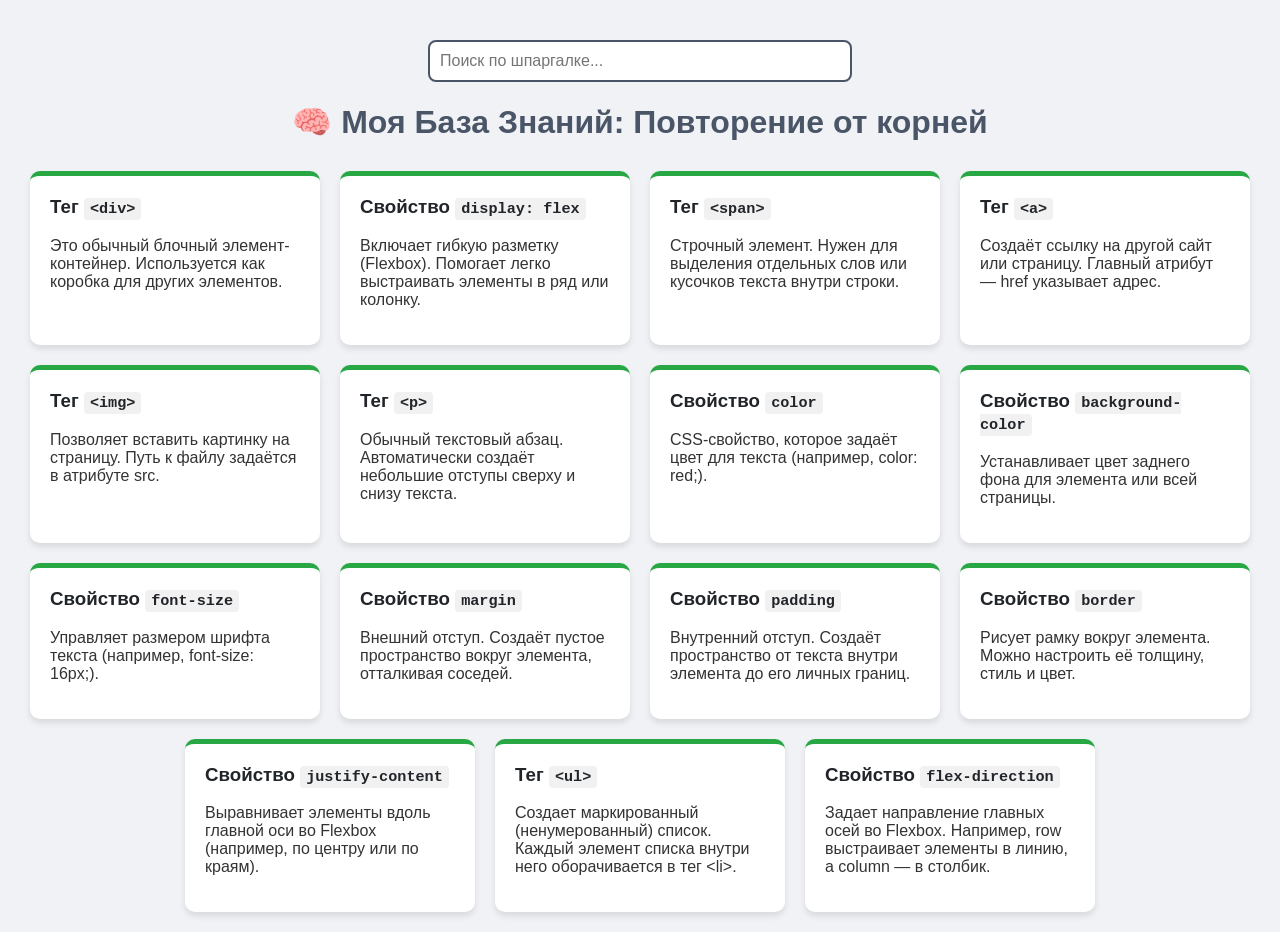
==== index.html @ 40291dcf "Update index.html" ====
<!DOCTYPE html>
<html lang="ru">
<head>
    <meta charset="UTF-8">
    <meta name="viewport" content="width=device-width, initial-scale=1.0">
    <title>Моя Шпаргалка по HTML и CSS</title>
    <style>
        body {
            font-family: 'Arial', sans-serif;
            background-color: #f0f2f5;
            color: #333;
            padding: 20px;
            margin: 0;
        }
        h1 {
            text-align: center;
            color: #4a5568;
        }
        .container {
            display: flex;
            flex-wrap: wrap;
            gap: 20px;
            justify-content: center;
            margin-top: 30px;
        }
        .card {
            background: white;
            border-radius: 10px;
            padding: 20px;
            width: 250px;
            box-shadow: 0 4px 6px rgba(0,0,0,0.1);
            border-top: 5px solid #28a745;
        }
        .card h3 {
            margin-top: 0;
            color: #212529;
        }
        .card code {
            background-color: #f1f1f1;
            padding: 2px 6px;
            border-radius: 4px;
            font-family: monospace;
        }
    </style>
</head>
<body>
    <input type="text" id="search-input" placeholder="Поиск по шпаргалке..." style="display: block; width: 80%; max-width: 400px; margin: 20px auto; padding: 10px; font-size: 16px; border: 2px solid #4a5568; border-radius: 8px;">


    <h1>🧠 Моя База Знаний: Повторение от корней</h1>

    <div class="container">

        <!-- Карточка 1 -->
        <div class="card">
            <h3>Тег <code>&lt;div&gt;</code></h3>
            <p>Это обычный блочный элемент-контейнер. Используется как коробка для других элементов.</p>
        </div>

        <!-- Карточка 2 -->
        <div class="card">
            <h3>Свойство <code>display: flex</code></h3>
            <p>Включает гибкую разметку (Flexbox). Помогает легко выстраивать элементы в ряд или колонку.</p>
        </div>

        <!-- Карточка 3 -->
        <div class="card">
            <h3>Тег <code>&lt;span&gt;</code></h3>
            <p>Строчный элемент. Нужен для выделения отдельных слов или кусочков текста внутри строки.</p>
        </div>

        <!-- Карточка 4 -->
        <div class="card">
            <h3>Тег <code>&lt;a&gt;</code></h3>
            <p>Создаёт ссылку на другой сайт или страницу. Главный атрибут — href указывает адрес.</p>
        </div>

        <!-- Карточка 5 -->
        <div class="card">
            <h3>Тег <code>&lt;img&gt;</code></h3>
            <p>Позволяет вставить картинку на страницу. Путь к файлу задаётся в атрибуте src.</p>
        </div>

        <!-- Карточка 6 -->
        <div class="card">
            <h3>Тег <code>&lt;p&gt;</code></h3>
            <p>Обычный текстовый абзац. Автоматически создаёт небольшие отступы сверху и снизу текста.</p>
        </div>

        <!-- Карточка 7 -->
        <div class="card">
            <h3>Свойство <code>color</code></h3>
            <p>CSS-свойство, которое задаёт цвет для текста (например, color: red;).</p>
        </div>

        <!-- Карточка 8 -->
        <div class="card">
            <h3>Свойство <code>background-color</code></h3>
            <p>Устанавливает цвет заднего фона для элемента или всей страницы.</p>
        </div>

        <!-- Карточка 9 -->
        <div class="card">
            <h3>Свойство <code>font-size</code></h3>
            <p>Управляет размером шрифта текста (например, font-size: 16px;).</p>
        </div>

        <!-- Карточка 10 -->
        <div class="card">
            <h3>Свойство <code>margin</code></h3>
            <p>Внешний отступ. Создаёт пустое пространство вокруг элемента, отталкивая соседей.</p>
        </div>

        <!-- Карточка 11 -->
        <div class="card">
            <h3>Свойство <code>padding</code></h3>
            <p>Внутренний отступ. Создаёт пространство от текста внутри элемента до его личных границ.</p>
        </div>

        <!-- Карточка 12 -->
        <div class="card">
            <h3>Свойство <code>border</code></h3>
            <p>Рисует рамку вокруг элемента. Можно настроить её толщину, стиль и цвет.</p>
        </div>

        <!-- Карточка 13 -->
        <div class="card">
            <h3>Свойство <code>justify-content</code></h3>
            <p>Выравнивает элементы вдоль главной оси во Flexbox (например, по центру или по краям).</p>
        </div>
    <!-- Карточка для тега ul -->
<div class="card">
  <h3>Тег <code>&lt;ul&gt;</code></h3>
  <p>Создает маркированный (ненумерованный) список. Каждый элемент списка внутри него оборачивается в тег &lt;li&gt;.</p>
</div>

<!-- Карточка для свойства flex-direction -->
<div class="card">
  <h3>Свойство <code>flex-direction</code></h3>
  <p>Задает направление главных осей во Flexbox. Например, row выстраивает элементы в линию, а column — в столбик.</p>
</div>
    

    </div>
    
<script>
// 1. Находим наше поле ввода и все карточки на странице
const searchInput = document.getElementById('search-input');
const cards = document.querySelectorAll('.card');

// 2. Слушаем каждый клик по клавиатуре в поле ввода
searchInput.addEventListener('input', function() {
  // Переводим введенный текст в нижний регистр, чтобы поиск работал без учета больших букв
  const filter = searchInput.value.toLowerCase();

  // 3. Перебираем каждую карточку на странице по очереди
  cards.forEach(function(card) {
    // Берем весь текст, который написан внутри карточки, и тоже делаем его маленькими буквами
    const cardText = card.textContent.toLowerCase();

    // 4. Если текст из поиска есть в карточке — показываем её, если нет — прячем
    if (cardText.includes(filter)) {
      card.style.style.display = ''; // Показываем карточку
    } else {
      card.style.display = 'none'; // Прячем карточку
    }
  });
});
</script>

</body>
</html>
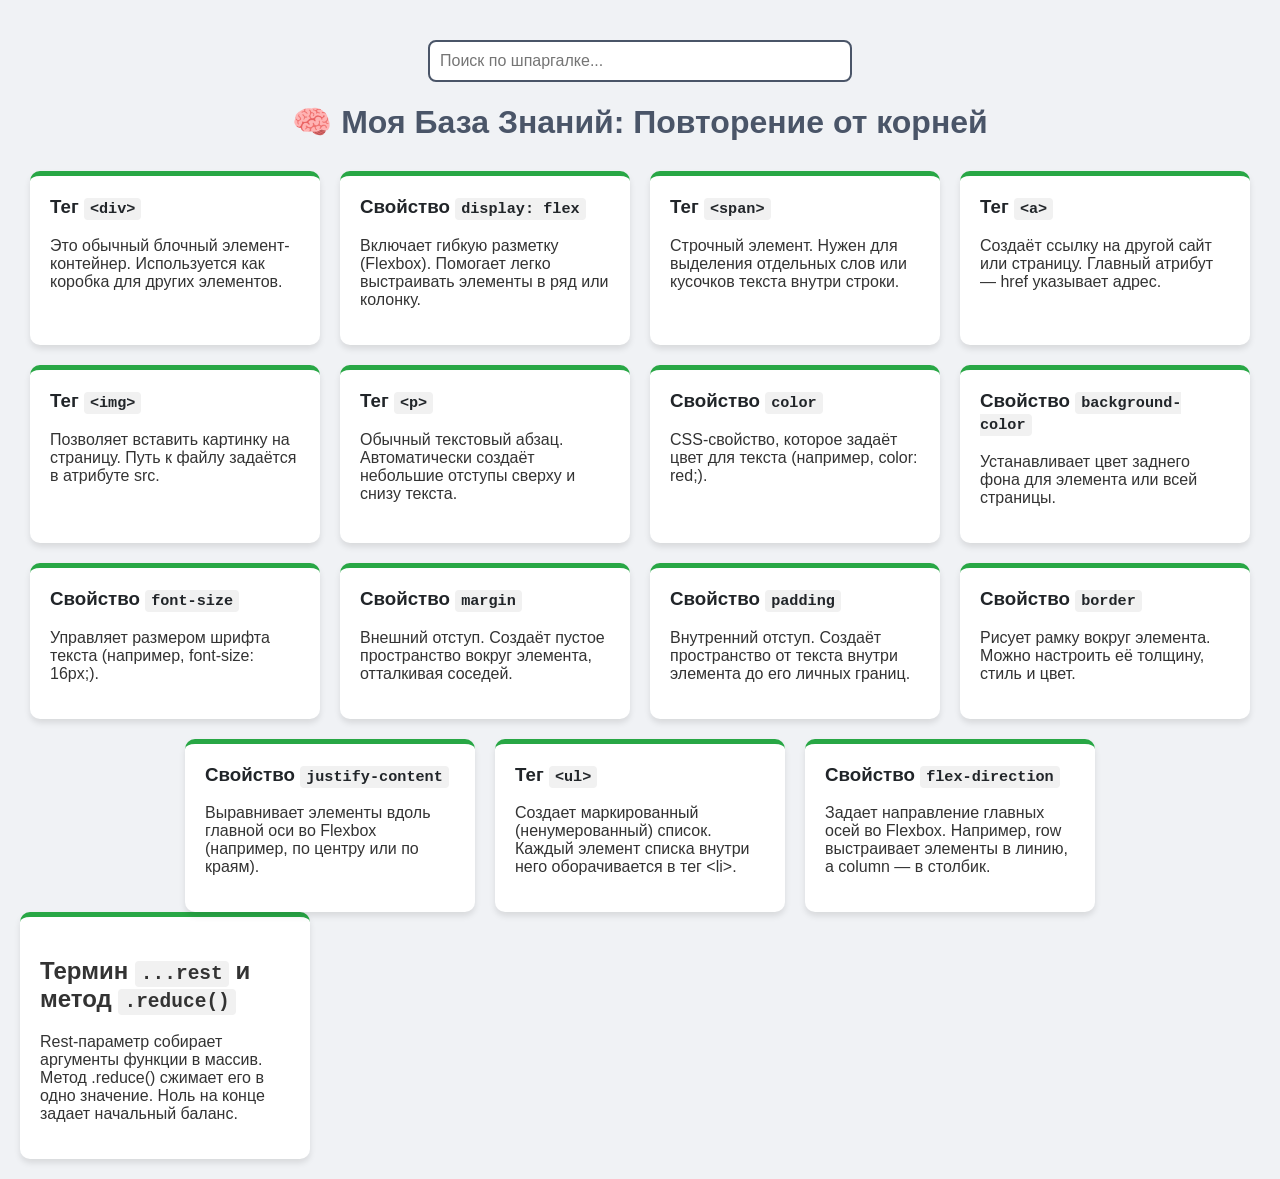
==== commit ab130420: "Update index.html" ====
--- a/index.html
+++ b/index.html
@@ -171,3 +171,9 @@
 
 </body>
 </html>
+        <!-- Карточка TypeScript -->
+        <div class="card">
+          <h2>Термин <code>...rest</code> и метод <code>.reduce()</code></h2>
+          <p>Rest-параметр собирает аргументы функции в массив. Метод .reduce() сжимает его в одно значение. Ноль на конце задает начальный баланс.</p>
+        </div>
+
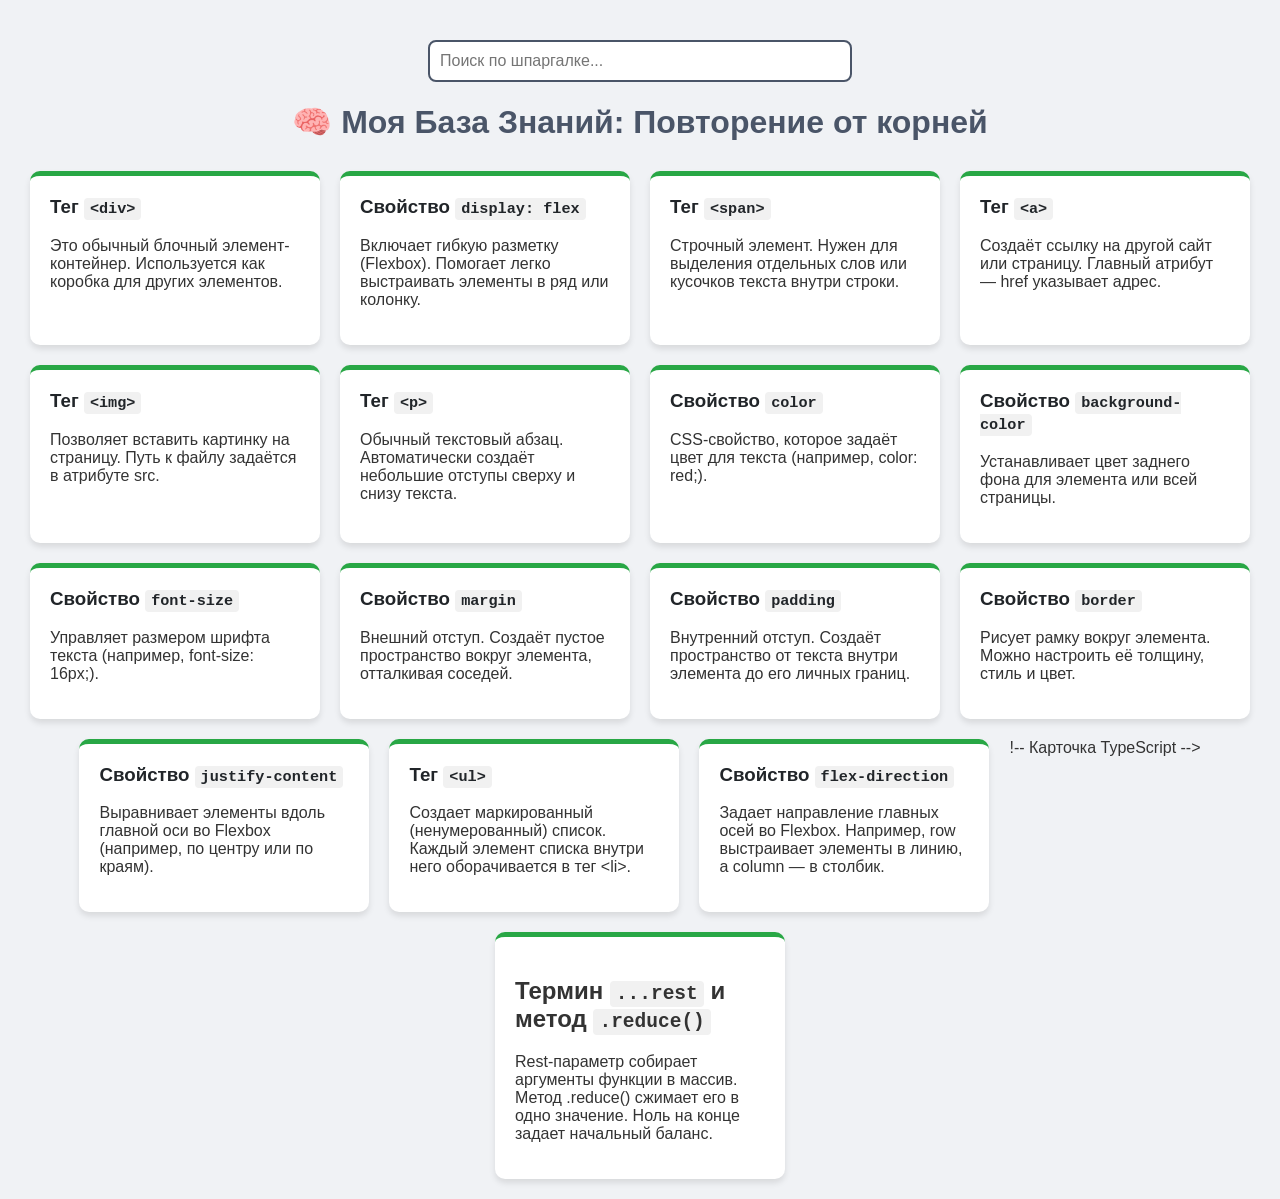
==== commit 9608ce2e: "fix: add rest brackets typography card" ====
--- a/index.html
+++ b/index.html
@@ -140,9 +140,14 @@
   <h3>Свойство <code>flex-direction</code></h3>
   <p>Задает направление главных осей во Flexbox. Например, row выстраивает элементы в линию, а column — в столбик.</p>
 </div>
-    
-
-    </div>
+!-- Карточка TypeScript -->
+        <div class="card">
+          <h2>Термин <code>...rest</code> и метод <code>.reduce()</code></h2>
+          <p>Rest-параметр собирает аргументы функции в массив. Метод .reduce() сжимает его в одно значение. Ноль на конце задает начальный баланс.</p>
+        </div>
+        
+            
+  </div>
     
 <script>
 // 1. Находим наше поле ввода и все карточки на странице
@@ -171,9 +176,5 @@
 
 </body>
 </html>
-        <!-- Карточка TypeScript -->
-        <div class="card">
-          <h2>Термин <code>...rest</code> и метод <code>.reduce()</code></h2>
-          <p>Rest-параметр собирает аргументы функции в массив. Метод .reduce() сжимает его в одно значение. Ноль на конце задает начальный баланс.</p>
-        </div>
+    
 
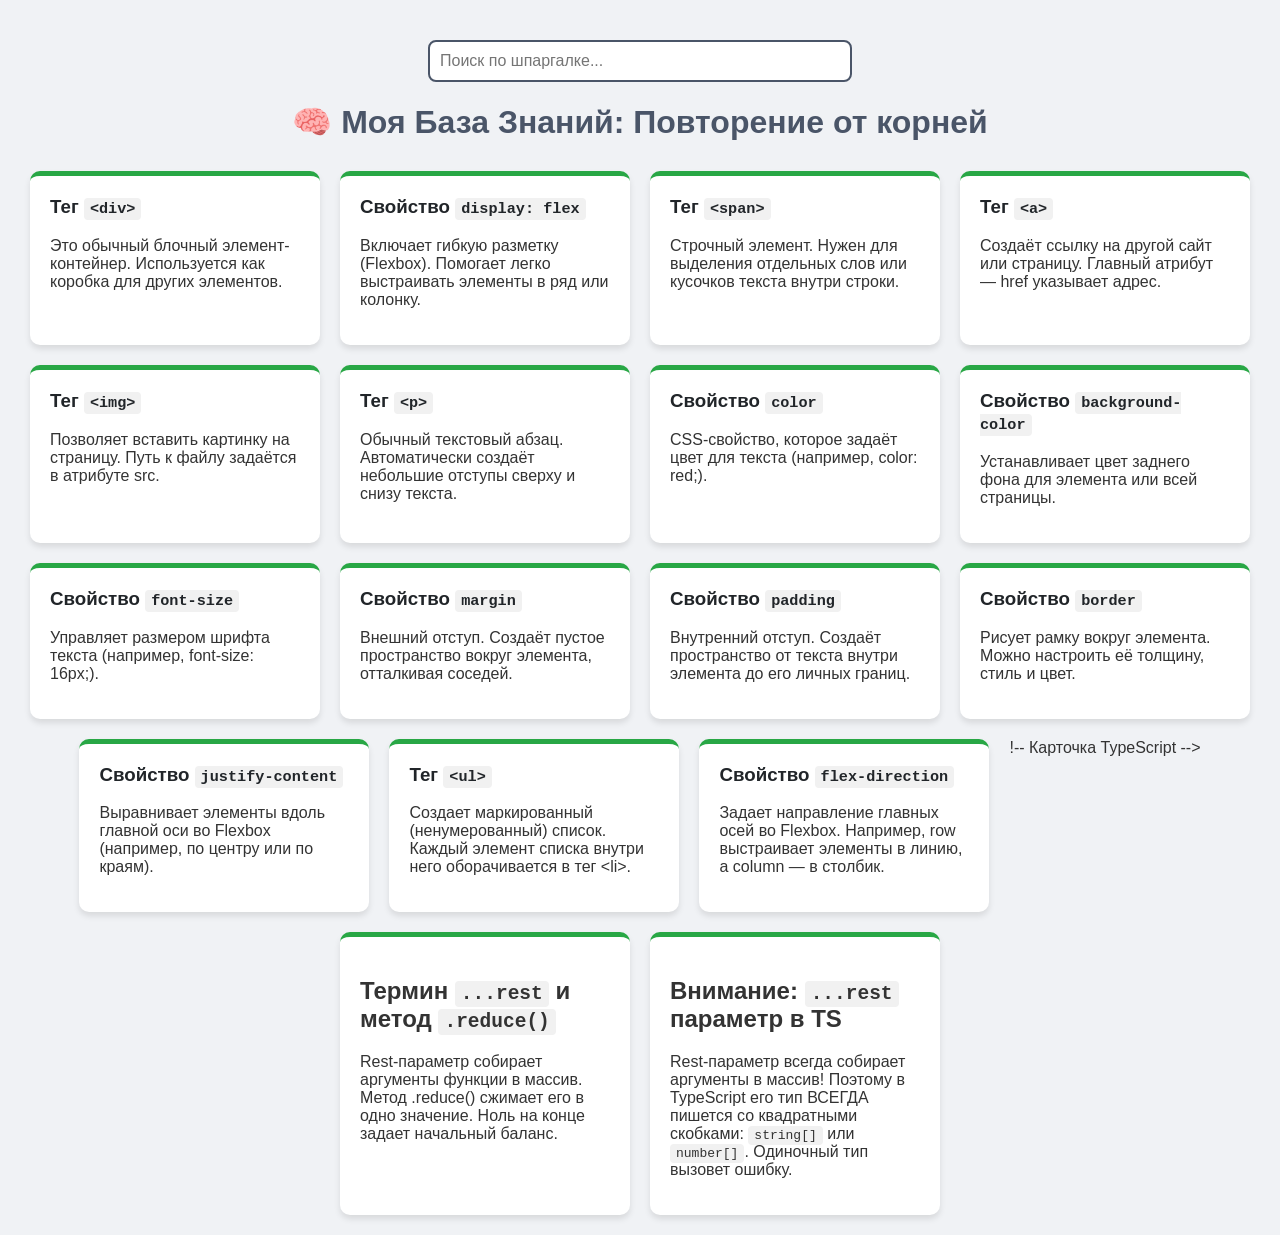
==== commit ac9e3880: "fix: add rest brackets" ====
--- a/index.html
+++ b/index.html
@@ -146,7 +146,12 @@
           <p>Rest-параметр собирает аргументы функции в массив. Метод .reduce() сжимает его в одно значение. Ноль на конце задает начальный баланс.</p>
         </div>
         
-            
+                <!-- Карточка про ошибку со скобками -->
+        <div class="card">
+          <h2>Внимание: <code>...rest</code> параметр в TS</h2>
+          <p>Rest-параметр всегда собирает аргументы в массив! Поэтому в TypeScript его тип ВСЕГДА пишется со квадратными скобками: <code>string[]</code> или <code>number[]</code>. Одиночный тип вызовет ошибку.</p>
+        </div>
+    
   </div>
     
 <script>
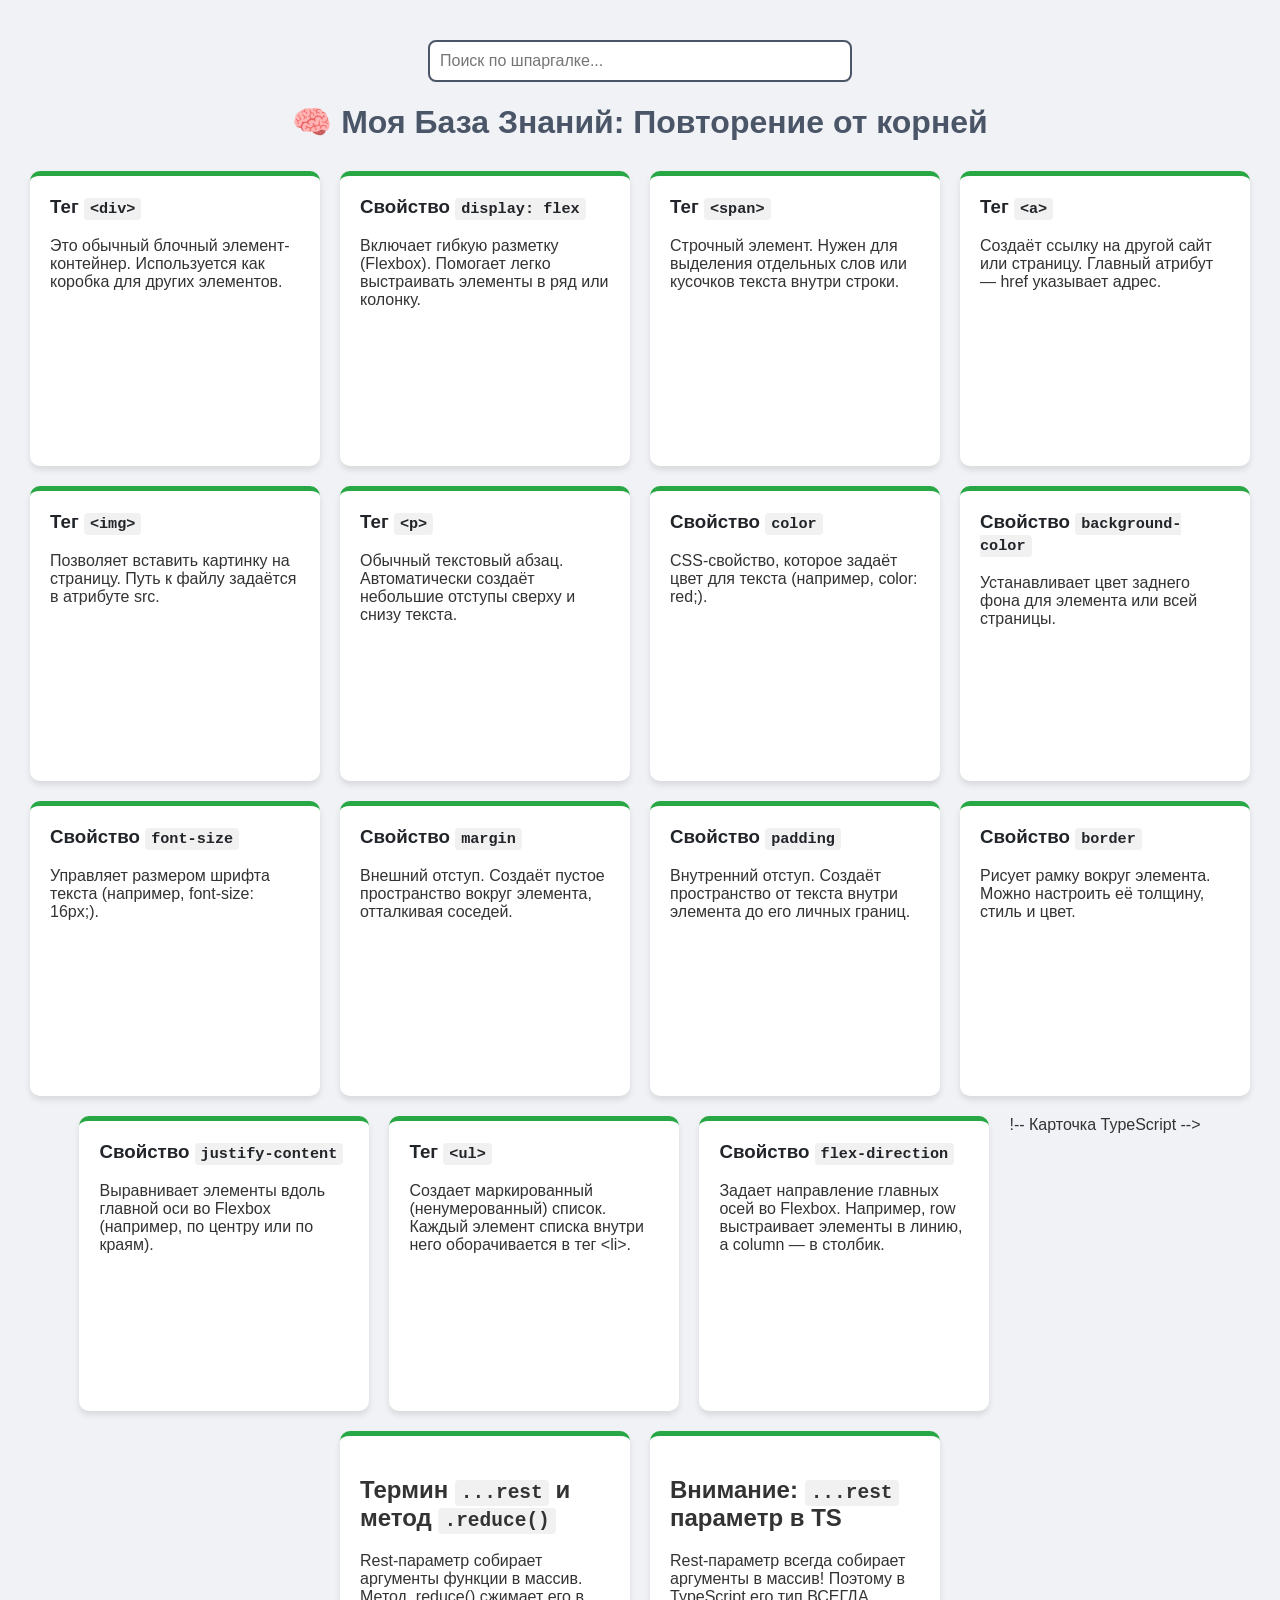
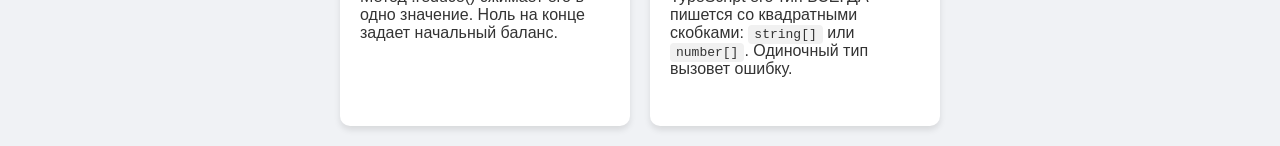
==== commit 3d78e996: "fix: resize cards" ====
--- a/index.html
+++ b/index.html
@@ -31,6 +31,8 @@
             width: 250px;
             box-shadow: 0 4px 6px rgba(0,0,0,0.1);
             border-top: 5px solid #28a745;
+            height: 250px;
+            overflow-y: auto;
         }
         .card h3 {
             margin-top: 0;
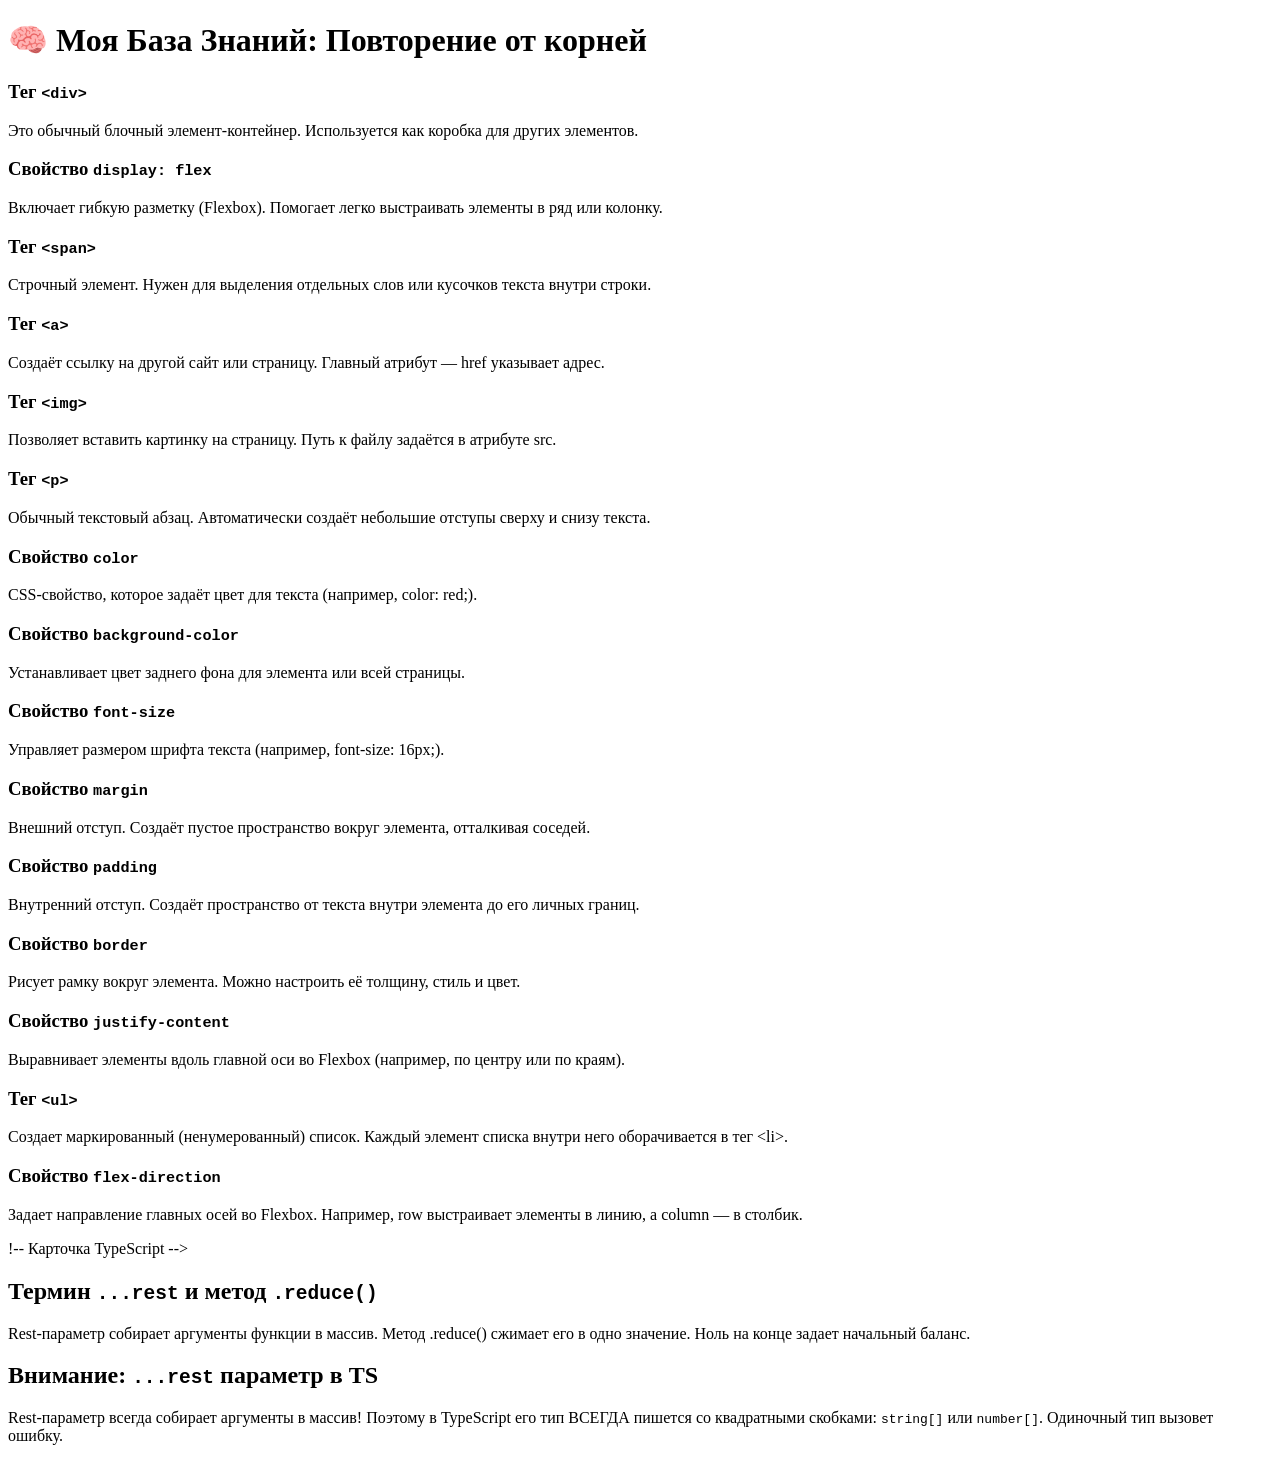
==== commit 9fb4bb36: "Update index.html" ====
--- a/index.html
+++ b/index.html
@@ -5,46 +5,7 @@
     <meta charset="UTF-8">
     <meta name="viewport" content="width=device-width, initial-scale=1.0">
     <title>Моя Шпаргалка по HTML и CSS</title>
-    <style>
-        body {
-            font-family: 'Arial', sans-serif;
-            background-color: #f0f2f5;
-            color: #333;
-            padding: 20px;
-            margin: 0;
-        }
-        h1 {
-            text-align: center;
-            color: #4a5568;
-        }
-        .container {
-            display: flex;
-            flex-wrap: wrap;
-            gap: 20px;
-            justify-content: center;
-            margin-top: 30px;
-        }
-        .card {
-            background: white;
-            border-radius: 10px;
-            padding: 20px;
-            width: 250px;
-            box-shadow: 0 4px 6px rgba(0,0,0,0.1);
-            border-top: 5px solid #28a745;
-            height: 250px;
-            overflow-y: auto;
-        }
-        .card h3 {
-            margin-top: 0;
-            color: #212529;
-        }
-        .card code {
-            background-color: #f1f1f1;
-            padding: 2px 6px;
-            border-radius: 4px;
-            font-family: monospace;
-        }
-    </style>
+    <link rel ="stylesheet" href="style.css>
 </head>
 <body>
     <input type="text" id="search-input" placeholder="Поиск по шпаргалке..." style="display: block; width: 80%; max-width: 400px; margin: 20px auto; padding: 10px; font-size: 16px; border: 2px solid #4a5568; border-radius: 8px;">
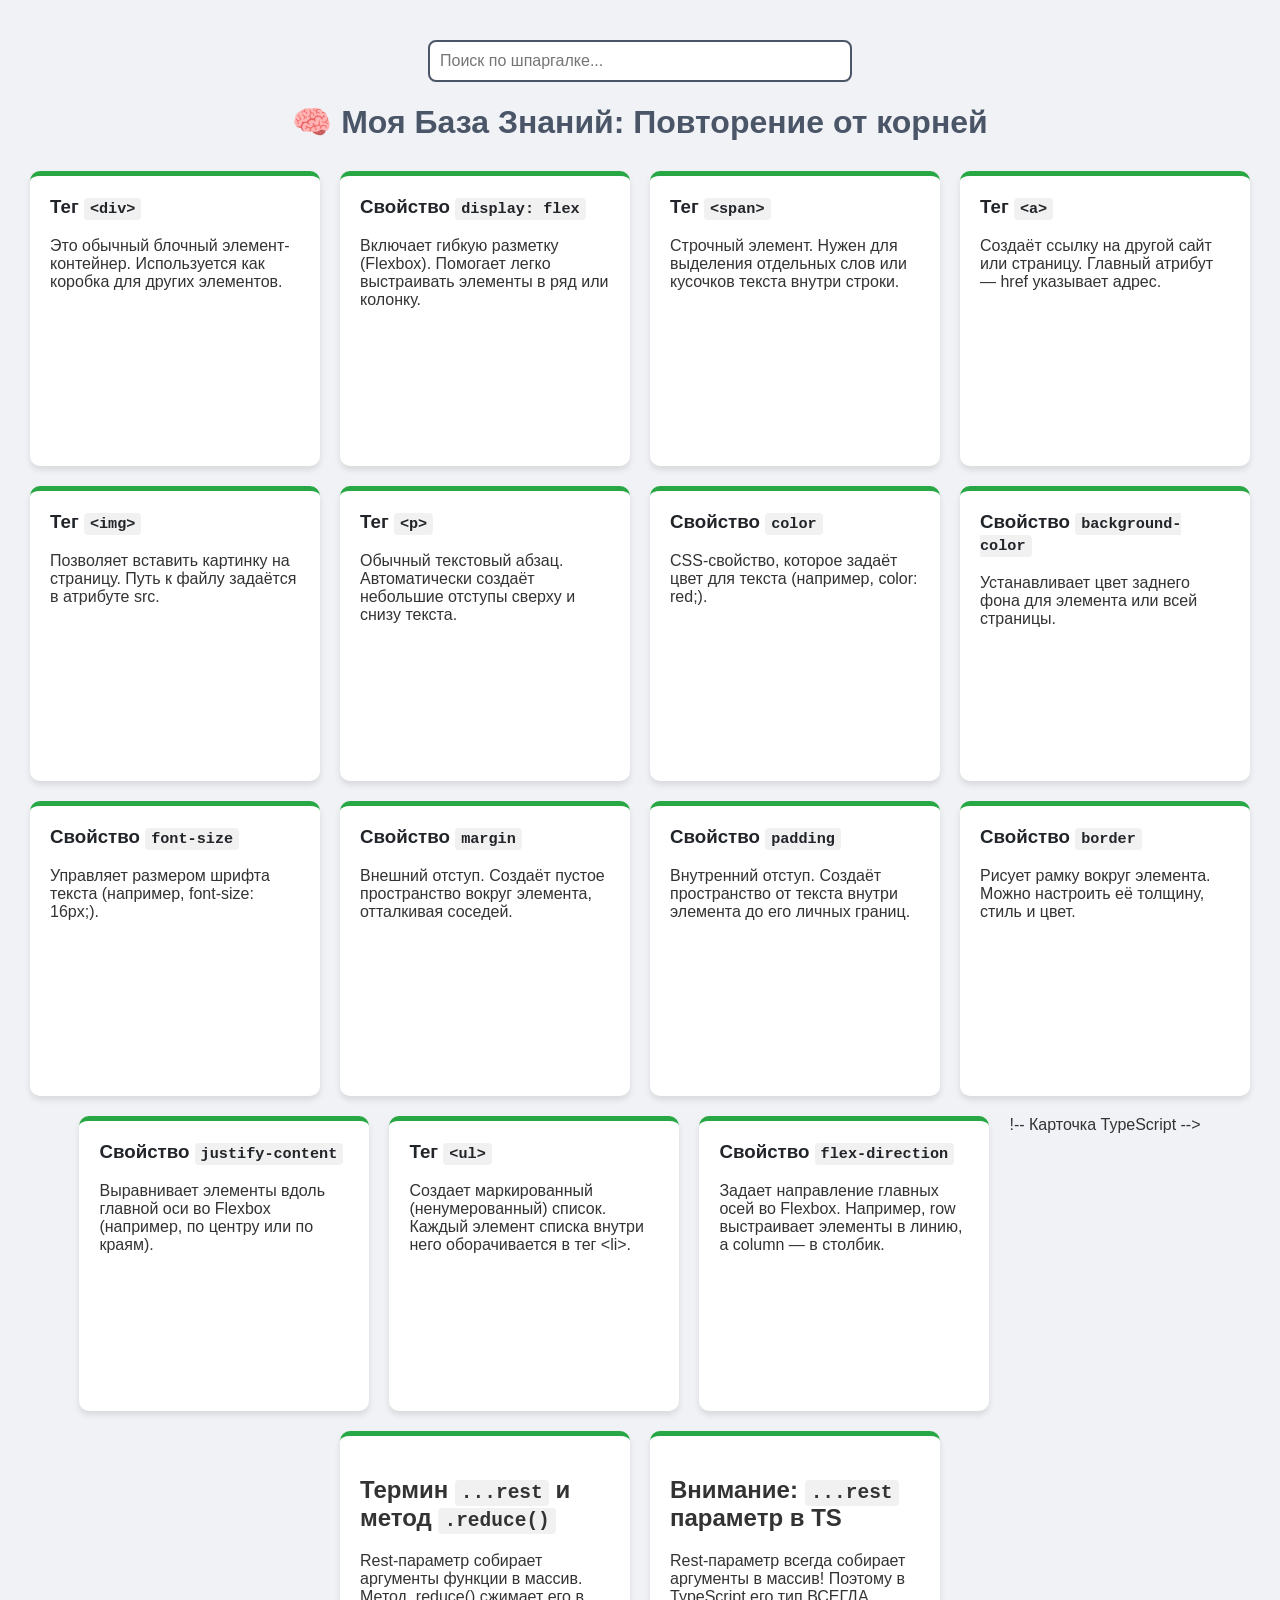
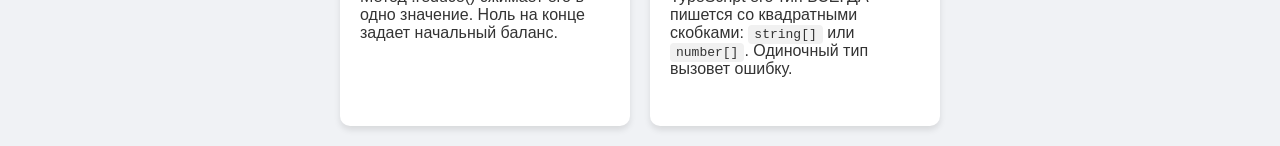
==== commit 8dfed2a0: "Update index.html" ====
--- a/index.html
+++ b/index.html
@@ -5,7 +5,7 @@
     <meta charset="UTF-8">
     <meta name="viewport" content="width=device-width, initial-scale=1.0">
     <title>Моя Шпаргалка по HTML и CSS</title>
-    <link rel ="stylesheet" href="style.css>
+    <link rel="stylesheet" href="style.css">
 </head>
 <body>
     <input type="text" id="search-input" placeholder="Поиск по шпаргалке..." style="display: block; width: 80%; max-width: 400px; margin: 20px auto; padding: 10px; font-size: 16px; border: 2px solid #4a5568; border-radius: 8px;">
--- a/style.css
+++ b/style.css
@@ -0,0 +1,38 @@
+body {
+            font-family: 'Arial', sans-serif;
+            background-color: #f0f2f5;
+            color: #333;
+            padding: 20px;
+            margin: 0;
+        }
+        h1 {
+            text-align: center;
+            color: #4a5568;
+        }
+        .container {
+            display: flex;
+            flex-wrap: wrap;
+            gap: 20px;
+            justify-content: center;
+            margin-top: 30px;
+        }
+        .card {
+            background: white;
+            border-radius: 10px;
+            padding: 20px;
+            width: 250px;
+            box-shadow: 0 4px 6px rgba(0,0,0,0.1);
+            border-top: 5px solid #28a745;
+            height: 250px;
+            overflow-y: auto;
+        }
+        .card h3 {
+            margin-top: 0;
+            color: #212529;
+        }
+        .card code {
+            background-color: #f1f1f1;
+            padding: 2px 6px;
+            border-radius: 4px;
+            font-family: monospace;
+        }
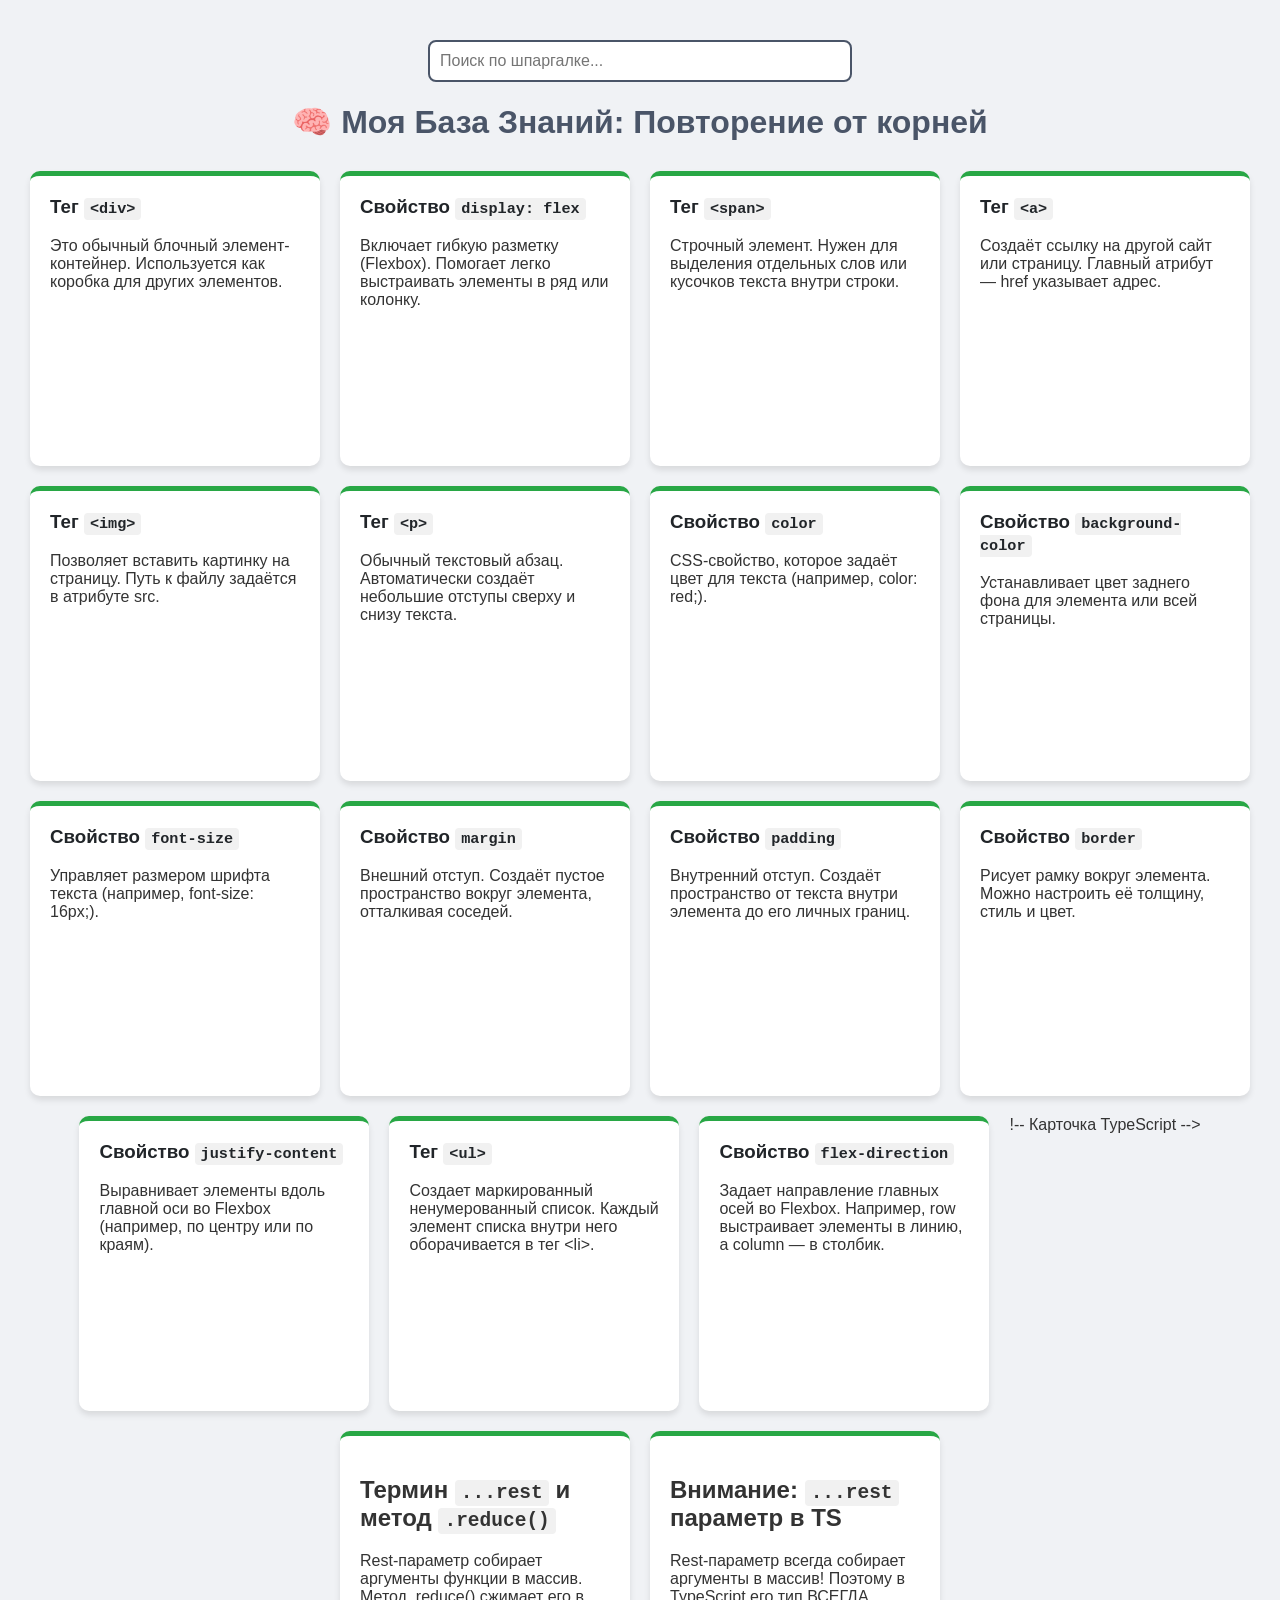
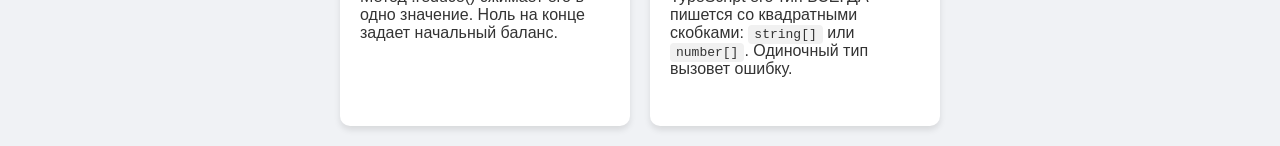
==== commit 606d3231: "Update index.html" ====
--- a/index.html
+++ b/index.html
@@ -95,7 +95,7 @@
     <!-- Карточка для тега ul -->
 <div class="card">
   <h3>Тег <code>&lt;ul&gt;</code></h3>
-  <p>Создает маркированный (ненумерованный) список. Каждый элемент списка внутри него оборачивается в тег &lt;li&gt;.</p>
+  <p>Создает маркированный ненумерованный список. Каждый элемент списка внутри него оборачивается в тег &lt;li&gt;.</p>
 </div>
 
 <!-- Карточка для свойства flex-direction -->
